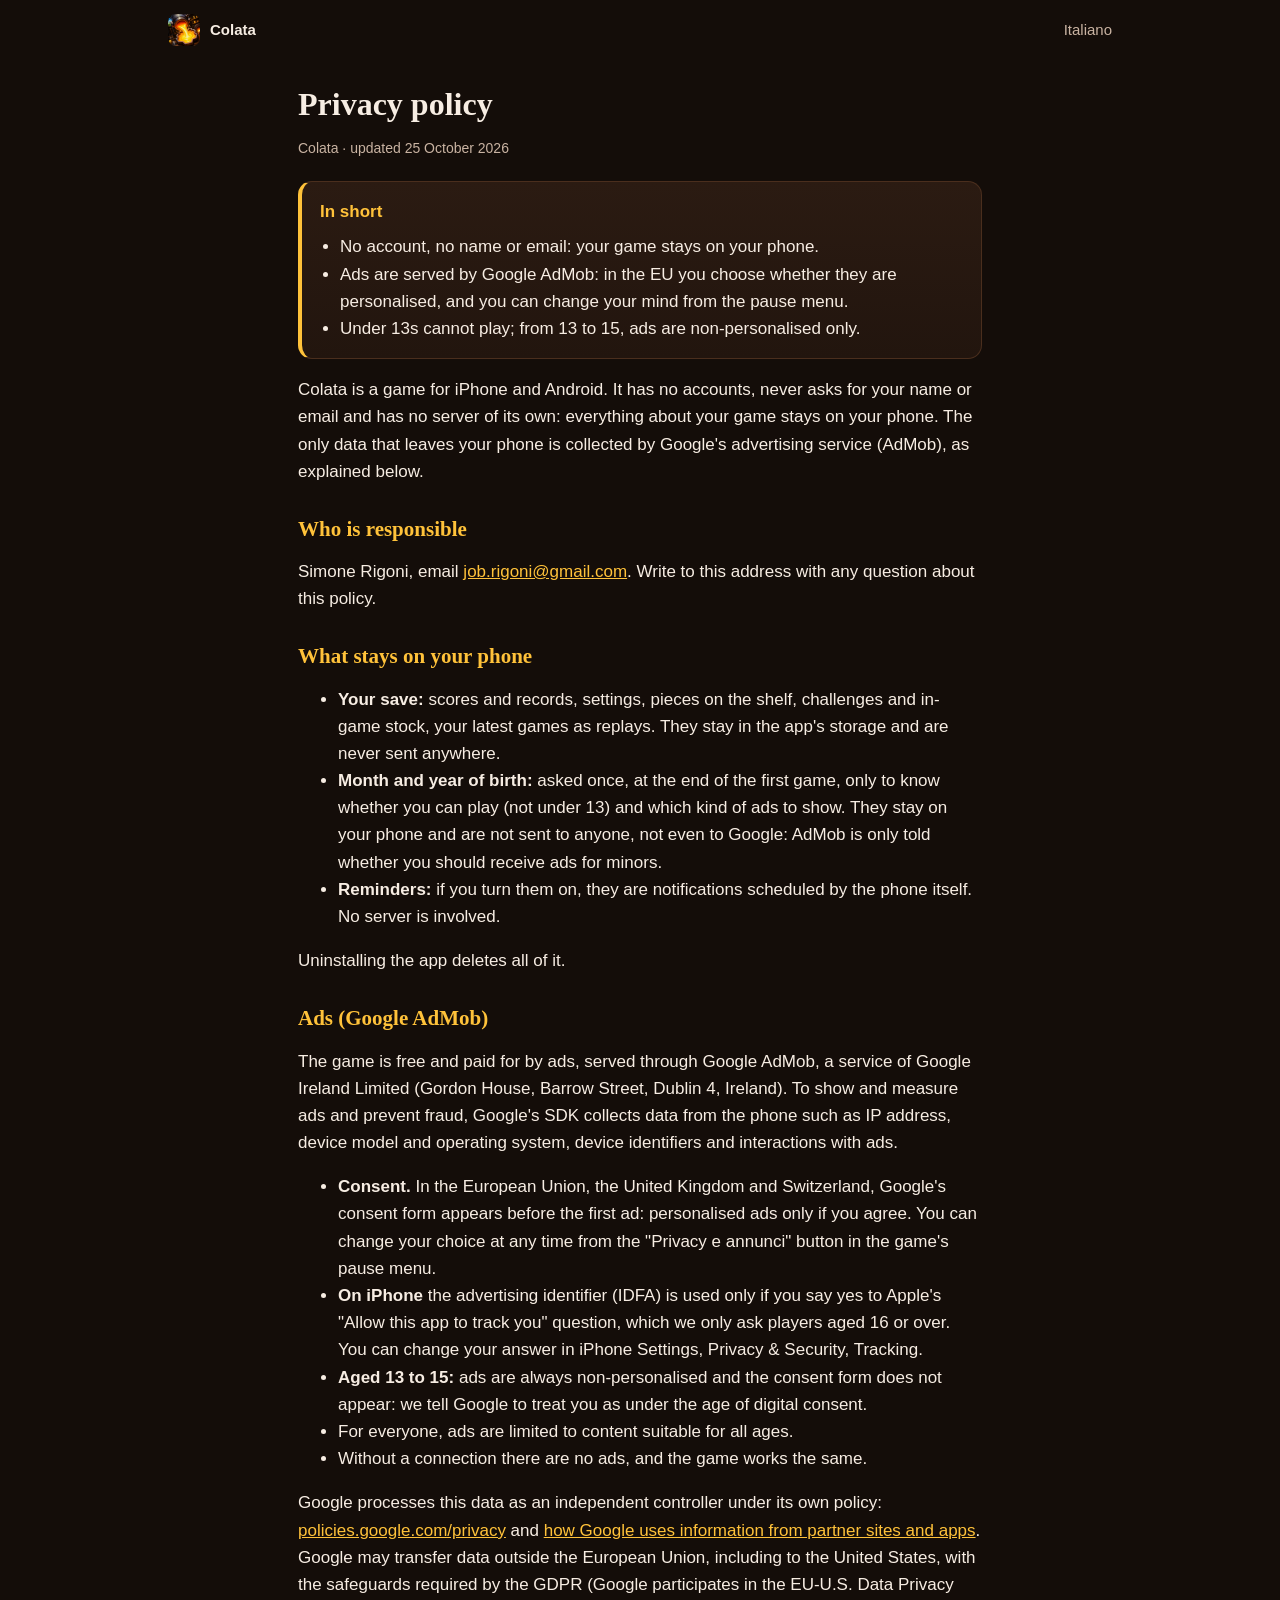
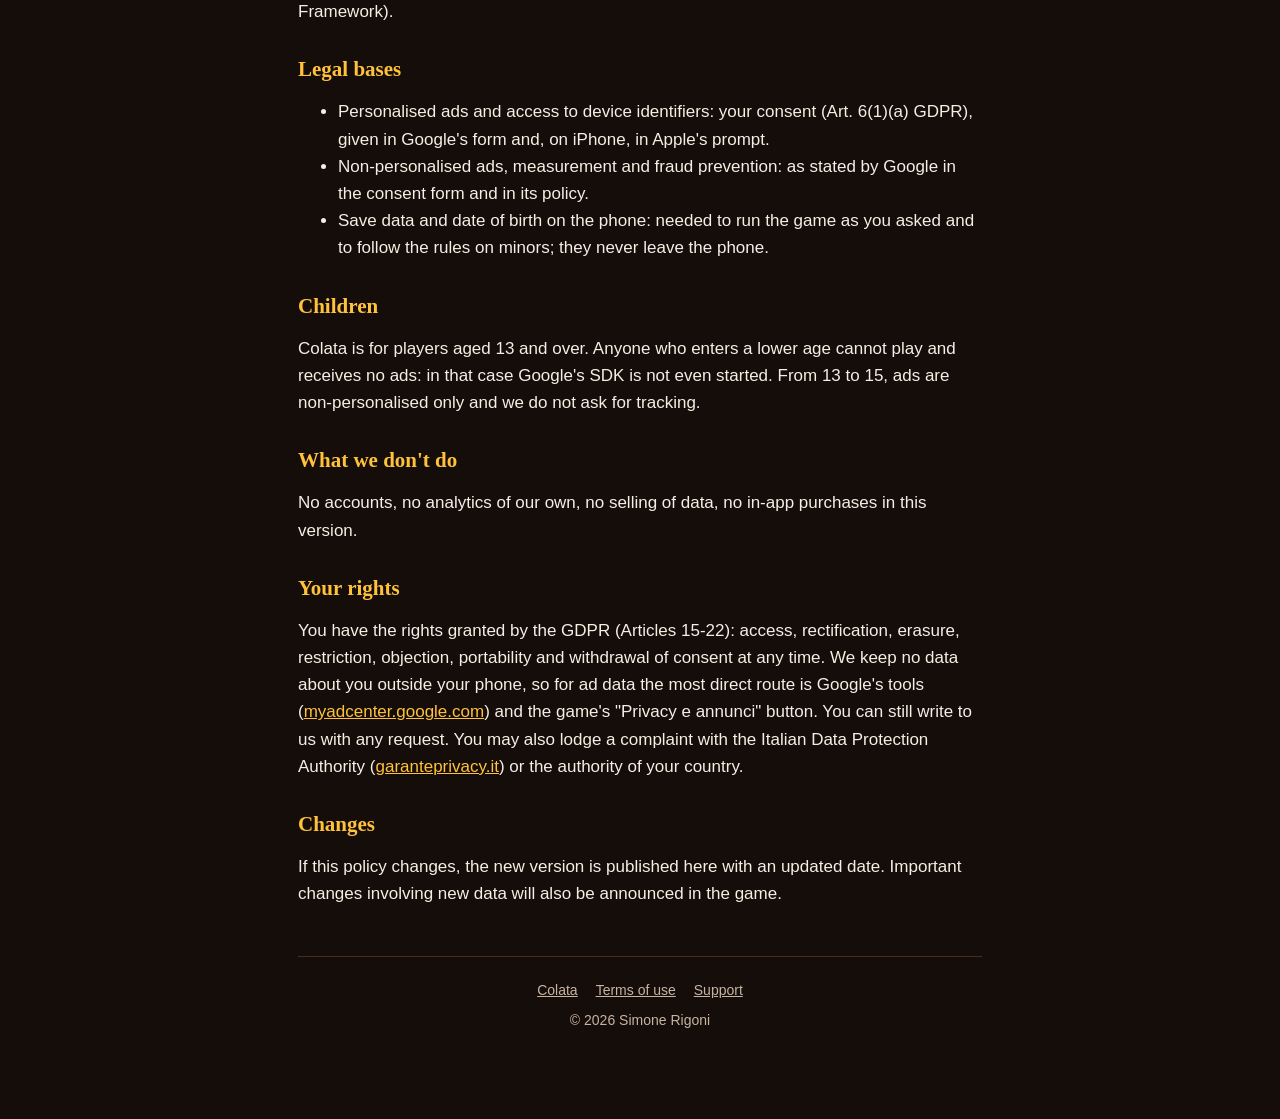
==== colata/privacy-en.html @ 3a4b362c "Sito: studio, Colata, app-ads.txt" ====
<!doctype html>
<html lang="en">
<head>
<meta charset="utf-8">
<meta name="viewport" content="width=device-width, initial-scale=1">
<title>Colata · Privacy policy</title>
<meta name="theme-color" content="#140D09">
<link rel="icon" href="icona.png?v=4">
<link rel="stylesheet" href="stile.css?v=4">
</head>
<body>
<div class="wrap"><div class="barra"><a class="marchio" href="en.html"><img src="icona.png?v=4" alt="">Colata</a><a href="privacy.html" lang="it">Italiano</a></div></div>
<main class="legale">
<h1>Privacy policy</h1><p class="tenue">Colata · updated 25 October 2026</p>
<div class="breve"><strong>In short</strong><ul><li>No account, no name or email: your game stays on your phone.</li><li>Ads are served by Google AdMob: in the EU you choose whether they are personalised, and you can change your mind from the pause menu.</li><li>Under 13s cannot play; from 13 to 15, ads are non-personalised only.</li></ul></div>

<p>Colata is a game for iPhone and Android. It has no accounts, never asks for your name or email and has no server of its own: everything about your game stays on your phone. The only data that leaves your phone is collected by Google's advertising service (AdMob), as explained below.</p>

<h2>Who is responsible</h2>
<p>Simone Rigoni, email <a href="mailto:job.rigoni@gmail.com">job.rigoni@gmail.com</a>. Write to this address with any question about this policy.</p>

<h2>What stays on your phone</h2>
<ul>
<li><b>Your save:</b> scores and records, settings, pieces on the shelf, challenges and in-game stock, your latest games as replays. They stay in the app's storage and are never sent anywhere.</li>
<li><b>Month and year of birth:</b> asked once, at the end of the first game, only to know whether you can play (not under 13) and which kind of ads to show. They stay on your phone and are not sent to anyone, not even to Google: AdMob is only told whether you should receive ads for minors.</li>
<li><b>Reminders:</b> if you turn them on, they are notifications scheduled by the phone itself. No server is involved.</li>
</ul>
<p>Uninstalling the app deletes all of it.</p>

<h2>Ads (Google AdMob)</h2>
<p>The game is free and paid for by ads, served through Google AdMob, a service of Google Ireland Limited (Gordon House, Barrow Street, Dublin 4, Ireland). To show and measure ads and prevent fraud, Google's SDK collects data from the phone such as IP address, device model and operating system, device identifiers and interactions with ads.</p>
<ul>
<li><b>Consent.</b> In the European Union, the United Kingdom and Switzerland, Google's consent form appears before the first ad: personalised ads only if you agree. You can change your choice at any time from the "Privacy e annunci" button in the game's pause menu.</li>
<li><b>On iPhone</b> the advertising identifier (IDFA) is used only if you say yes to Apple's "Allow this app to track you" question, which we only ask players aged 16 or over. You can change your answer in iPhone Settings, Privacy &amp; Security, Tracking.</li>
<li><b>Aged 13 to 15:</b> ads are always non-personalised and the consent form does not appear: we tell Google to treat you as under the age of digital consent.</li>
<li>For everyone, ads are limited to content suitable for all ages.</li>
<li>Without a connection there are no ads, and the game works the same.</li>
</ul>
<p>Google processes this data as an independent controller under its own policy: <a href="https://policies.google.com/privacy">policies.google.com/privacy</a> and <a href="https://policies.google.com/technologies/partner-sites">how Google uses information from partner sites and apps</a>. Google may transfer data outside the European Union, including to the United States, with the safeguards required by the GDPR (Google participates in the EU-U.S. Data Privacy Framework).</p>

<h2>Legal bases</h2>
<ul>
<li>Personalised ads and access to device identifiers: your consent (Art. 6(1)(a) GDPR), given in Google's form and, on iPhone, in Apple's prompt.</li>
<li>Non-personalised ads, measurement and fraud prevention: as stated by Google in the consent form and in its policy.</li>
<li>Save data and date of birth on the phone: needed to run the game as you asked and to follow the rules on minors; they never leave the phone.</li>
</ul>

<h2>Children</h2>
<p>Colata is for players aged 13 and over. Anyone who enters a lower age cannot play and receives no ads: in that case Google's SDK is not even started. From 13 to 15, ads are non-personalised only and we do not ask for tracking.</p>

<h2>What we don't do</h2>
<p>No accounts, no analytics of our own, no selling of data, no in-app purchases in this version.</p>

<h2>Your rights</h2>
<p>You have the rights granted by the GDPR (Articles 15-22): access, rectification, erasure, restriction, objection, portability and withdrawal of consent at any time. We keep no data about you outside your phone, so for ad data the most direct route is Google's tools (<a href="https://myadcenter.google.com">myadcenter.google.com</a>) and the game's "Privacy e annunci" button. You can still write to us with any request. You may also lodge a complaint with the Italian Data Protection Authority (<a href="https://www.garanteprivacy.it">garanteprivacy.it</a>) or the authority of your country.</p>

<h2>Changes</h2>
<p>If this policy changes, the new version is published here with an updated date. Important changes involving new data will also be announced in the game.</p>

<footer><nav><a href="en.html">Colata</a><a href="termini-en.html">Terms of use</a><a href="mailto:job.rigoni@gmail.com">Support</a></nav>© 2026 Simone Rigoni</footer>
</main>
</body>
</html>
---- colata/stile.css ----
:root {
  --fondo: #140D09; --fondo2: #22150E; --carta: #2B1B12; --bordo: #4A2E1D;
  --testo: #F7EDE3; --tenue: #C9B3A2; --oro: #FFC23A; --fuso: #FF8A1E; --brace: #E2400C;
}
* { box-sizing: border-box; }
html { -webkit-text-size-adjust: 100%; }
body { margin: 0; background: var(--fondo); color: var(--testo); font: 17px/1.6 -apple-system, BlinkMacSystemFont, 'Segoe UI', Roboto, sans-serif; }
a { color: var(--oro); }
img { max-width: 100%; height: auto; display: block; }
.wrap { max-width: 980px; margin: 0 auto; padding: 0 18px; }

/* barra in alto */
.barra { display: flex; justify-content: space-between; align-items: center; padding: 14px 0; font-size: 15px; }
.barra a { color: var(--tenue); text-decoration: none; }
.barra .marchio { display: flex; align-items: center; gap: 10px; color: var(--testo); font-weight: 800; }
.barra .marchio img { width: 32px; height: 32px; border-radius: 8px; }

/* apertura */
.apertura { position: relative; text-align: center; padding: 40px 0 56px; background: radial-gradient(ellipse 70% 60% at 50% 38%, rgba(255, 138, 30, .28), transparent 70%); }
.apertura .icona { width: 168px; height: 168px; margin: 0 auto 26px; border-radius: 38px; box-shadow: 0 0 0 1px rgba(255, 194, 58, .25), 0 18px 60px rgba(255, 120, 20, .45); }
.apertura h1 { font: 900 clamp(44px, 11vw, 76px)/1 Georgia, 'Times New Roman', serif; margin: 0; letter-spacing: -.01em; background: linear-gradient(180deg, #FFF3C4, var(--oro) 45%, var(--fuso)); -webkit-background-clip: text; background-clip: text; color: transparent; }
.apertura .motto { font-size: clamp(20px, 5vw, 26px); font-weight: 700; margin: 18px auto 8px; max-width: 560px; }
.apertura .motto b { color: var(--oro); }
.apertura .sotto { color: var(--tenue); max-width: 520px; margin: 0 auto; }
.pillola { display: inline-flex; align-items: center; gap: 8px; margin-top: 26px; padding: 12px 22px; border-radius: 999px; background: linear-gradient(180deg, var(--oro), var(--fuso)); color: #2A1406; font-weight: 800; font-size: 16px; }
.pillola small { font-weight: 600; opacity: .8; }

/* screenshot */
.vetrina { display: flex; gap: 16px; overflow-x: auto; scroll-snap-type: x mandatory; padding: 8px 18px 22px; margin: 0 -18px; }
.vetrina figure { flex: 0 0 auto; width: min(62vw, 230px); margin: 0; scroll-snap-align: center; text-align: center; }
.vetrina img { border-radius: 26px; border: 3px solid #3A2418; box-shadow: 0 14px 40px rgba(0, 0, 0, .55); }
.vetrina figcaption { margin-top: 10px; font-size: 14px; color: var(--tenue); font-weight: 600; }
@media (min-width: 1000px) { .vetrina { justify-content: center; overflow: visible; margin: 0; padding: 8px 0 22px; } .vetrina figure { width: calc((100% - 64px) / 5); } }

/* punti forti */
h2 { font: 800 clamp(26px, 6vw, 34px)/1.15 Georgia, serif; text-align: center; margin: 56px 0 10px; }
.intro { text-align: center; color: var(--tenue); max-width: 560px; margin: 0 auto 26px; }
.griglia { display: grid; grid-template-columns: repeat(auto-fit, minmax(260px, 1fr)); gap: 14px; }
.carta { background: linear-gradient(180deg, var(--carta), var(--fondo2)); border: 1px solid var(--bordo); border-radius: 18px; padding: 20px; }
.carta .em { font-size: 30px; line-height: 1; }
.carta h3 { margin: 10px 0 6px; font-size: 19px; color: var(--oro); }
.carta p { margin: 0; color: var(--tenue); font-size: 16px; }
.onesto { display: flex; flex-wrap: wrap; justify-content: center; gap: 10px; padding: 0; list-style: none; margin: 0; }
.onesto li { background: var(--carta); border: 1px solid var(--bordo); border-radius: 999px; padding: 8px 16px; font-size: 15px; }
.finale { text-align: center; padding: 56px 0 24px; }
.finale p { font: 800 clamp(22px, 5.5vw, 30px)/1.2 Georgia, serif; margin: 0 0 6px; }

/* piede */
footer { border-top: 1px solid var(--bordo); margin-top: 48px; padding: 22px 0 40px; color: var(--tenue); font-size: 14px; text-align: center; }
footer a { color: var(--tenue); }
footer nav { display: flex; flex-wrap: wrap; justify-content: center; gap: 6px 18px; margin-bottom: 8px; }

/* pagine legali */
main.legale { max-width: 720px; margin: 0 auto; padding: 8px 18px 48px; }
main.legale h1 { font: 800 32px/1.15 Georgia, serif; margin: 18px 0 4px; }
main.legale h2 { text-align: left; font-size: 21px; margin: 32px 0 8px; color: var(--oro); }
main.legale .tenue { color: var(--tenue); font-size: 14px; }
.breve { background: linear-gradient(180deg, var(--carta), var(--fondo2)); border: 1px solid var(--bordo); border-left: 4px solid var(--oro); border-radius: 14px; padding: 16px 18px; margin: 22px 0 8px; }
.breve strong { color: var(--oro); }
.breve ul { margin: 8px 0 0; padding-left: 20px; }
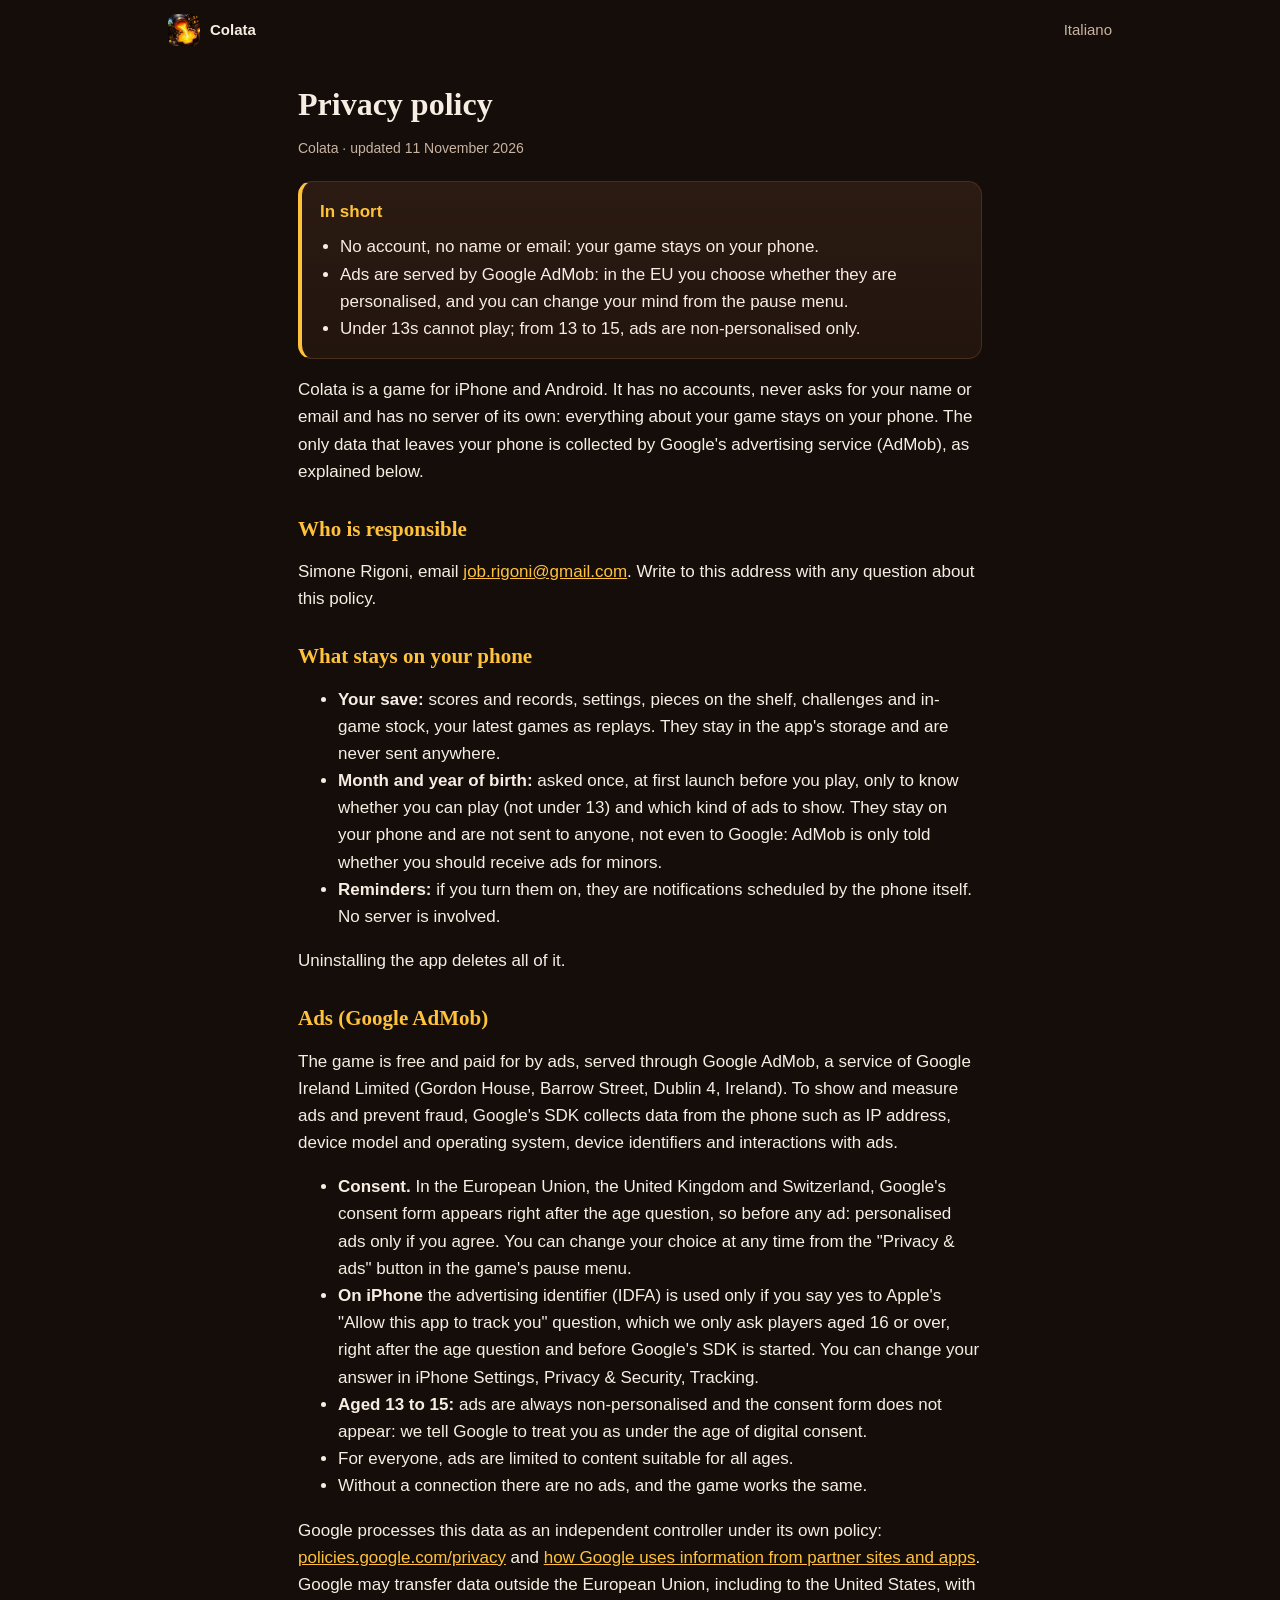
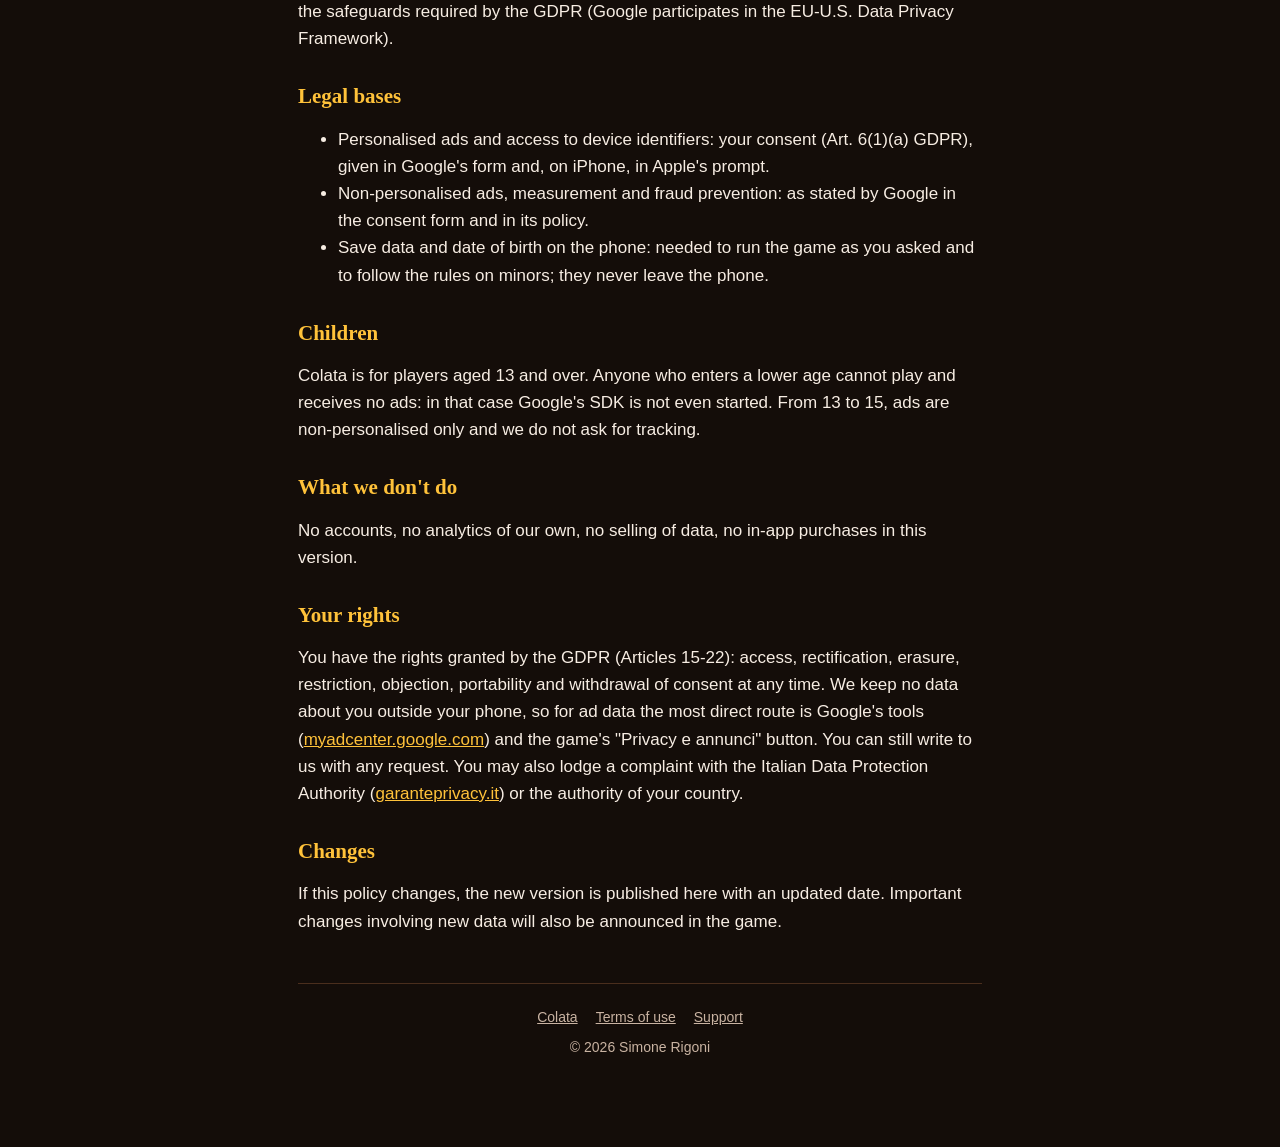
==== commit fe5d7e70: "Colata: informativa aggiornata (età e domande alla prima apertura)" ====
--- a/colata/privacy-en.html
+++ b/colata/privacy-en.html
@@ -11,7 +11,7 @@
 <body>
 <div class="wrap"><div class="barra"><a class="marchio" href="en.html"><img src="icona.png?v=4" alt="">Colata</a><a href="privacy.html" lang="it">Italiano</a></div></div>
 <main class="legale">
-<h1>Privacy policy</h1><p class="tenue">Colata · updated 25 October 2026</p>
+<h1>Privacy policy</h1><p class="tenue">Colata · updated 11 November 2026</p>
 <div class="breve"><strong>In short</strong><ul><li>No account, no name or email: your game stays on your phone.</li><li>Ads are served by Google AdMob: in the EU you choose whether they are personalised, and you can change your mind from the pause menu.</li><li>Under 13s cannot play; from 13 to 15, ads are non-personalised only.</li></ul></div>
 
 <p>Colata is a game for iPhone and Android. It has no accounts, never asks for your name or email and has no server of its own: everything about your game stays on your phone. The only data that leaves your phone is collected by Google's advertising service (AdMob), as explained below.</p>
@@ -22,7 +22,7 @@
 <h2>What stays on your phone</h2>
 <ul>
 <li><b>Your save:</b> scores and records, settings, pieces on the shelf, challenges and in-game stock, your latest games as replays. They stay in the app's storage and are never sent anywhere.</li>
-<li><b>Month and year of birth:</b> asked once, at the end of the first game, only to know whether you can play (not under 13) and which kind of ads to show. They stay on your phone and are not sent to anyone, not even to Google: AdMob is only told whether you should receive ads for minors.</li>
+<li><b>Month and year of birth:</b> asked once, at first launch before you play, only to know whether you can play (not under 13) and which kind of ads to show. They stay on your phone and are not sent to anyone, not even to Google: AdMob is only told whether you should receive ads for minors.</li>
 <li><b>Reminders:</b> if you turn them on, they are notifications scheduled by the phone itself. No server is involved.</li>
 </ul>
 <p>Uninstalling the app deletes all of it.</p>
@@ -30,8 +30,8 @@
 <h2>Ads (Google AdMob)</h2>
 <p>The game is free and paid for by ads, served through Google AdMob, a service of Google Ireland Limited (Gordon House, Barrow Street, Dublin 4, Ireland). To show and measure ads and prevent fraud, Google's SDK collects data from the phone such as IP address, device model and operating system, device identifiers and interactions with ads.</p>
 <ul>
-<li><b>Consent.</b> In the European Union, the United Kingdom and Switzerland, Google's consent form appears before the first ad: personalised ads only if you agree. You can change your choice at any time from the "Privacy e annunci" button in the game's pause menu.</li>
-<li><b>On iPhone</b> the advertising identifier (IDFA) is used only if you say yes to Apple's "Allow this app to track you" question, which we only ask players aged 16 or over. You can change your answer in iPhone Settings, Privacy &amp; Security, Tracking.</li>
+<li><b>Consent.</b> In the European Union, the United Kingdom and Switzerland, Google's consent form appears right after the age question, so before any ad: personalised ads only if you agree. You can change your choice at any time from the "Privacy &amp; ads" button in the game's pause menu.</li>
+<li><b>On iPhone</b> the advertising identifier (IDFA) is used only if you say yes to Apple's "Allow this app to track you" question, which we only ask players aged 16 or over, right after the age question and before Google's SDK is started. You can change your answer in iPhone Settings, Privacy &amp; Security, Tracking.</li>
 <li><b>Aged 13 to 15:</b> ads are always non-personalised and the consent form does not appear: we tell Google to treat you as under the age of digital consent.</li>
 <li>For everyone, ads are limited to content suitable for all ages.</li>
 <li>Without a connection there are no ads, and the game works the same.</li>
